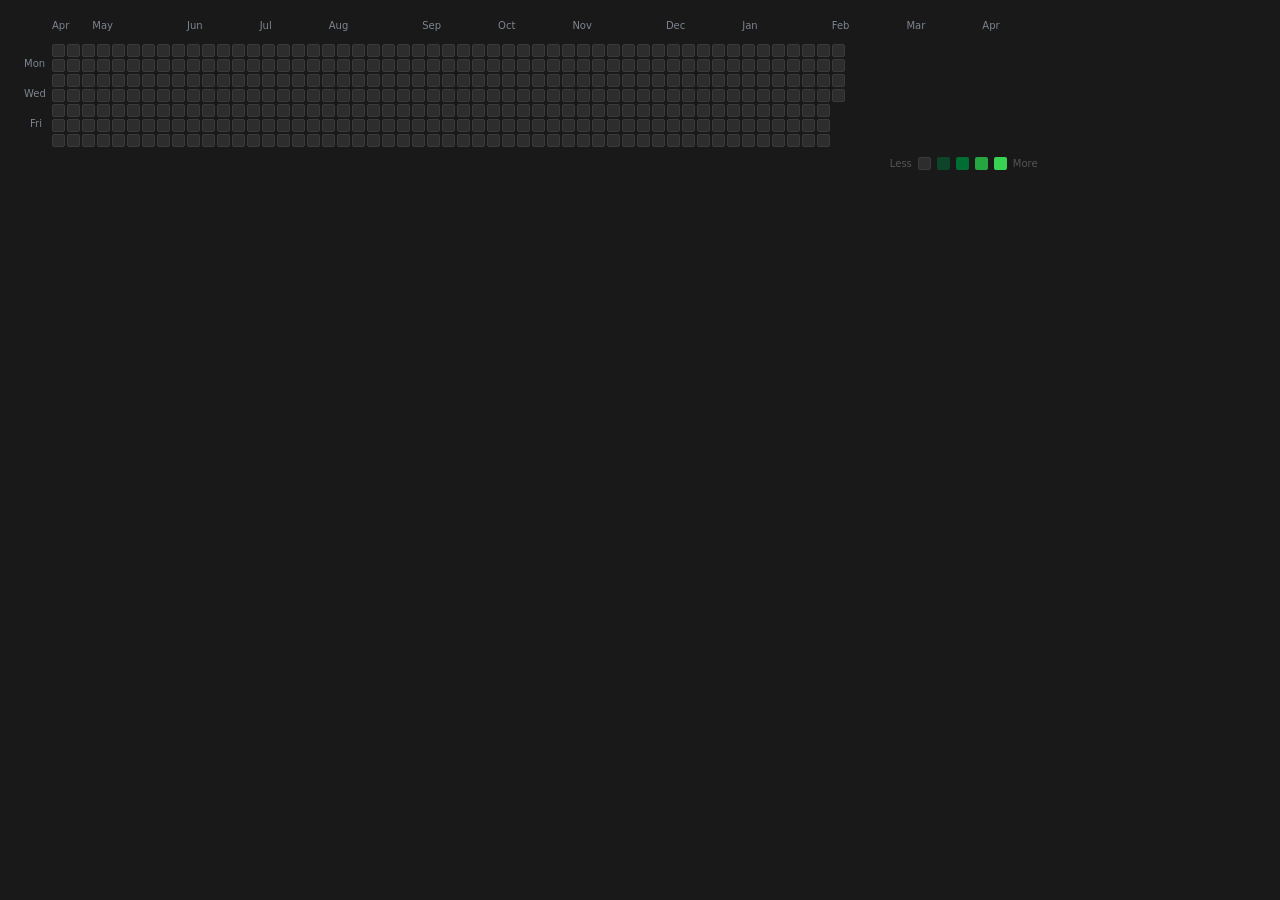
==== index.html @ 6897db32 "heatmap only - gray bg no scrollbar" ====
<!DOCTYPE html>
<html lang="en">
<head>
  <meta charset="UTF-8">
  <meta name="viewport" content="width=device-width, initial-scale=1.0">
  <title>Habit Heatmap</title>
  <style>
    * { box-sizing: border-box; margin: 0; padding: 0; }

    html, body {
      background: #191919;
      overflow: hidden;
    }

    body {
      display: flex;
      align-items: center;
      justify-content: flex-start;
      padding: 1.25rem 1.5rem;
      font-family: -apple-system, BlinkMacSystemFont, 'Segoe UI', system-ui, sans-serif;
    }

    .heatmap-wrapper {
      display: flex;
      gap: 4px;
      align-items: flex-start;
    }

    /* Day labels on left */
    .day-labels {
      display: flex;
      flex-direction: column;
      gap: 2px;
      padding-top: 22px;
    }
    .day-label {
      height: 13px;
      font-size: 10px;
      color: #7d8590;
      line-height: 13px;
      width: 24px;
      text-align: right;
      padding-right: 6px;
    }

    /* Grid area */
    .heatmap-grid-area {
      display: flex;
      flex-direction: column;
      gap: 4px;
    }
    .month-labels {
      display: flex;
      gap: 2px;
      height: 18px;
      margin-bottom: 2px;
    }
    .month-label {
      font-size: 10px;
      color: #7d8590;
      white-space: nowrap;
    }
    .heatmap-grid {
      display: flex;
      gap: 2px;
    }
    .week-col {
      display: flex;
      flex-direction: column;
      gap: 2px;
    }
    .day-cell {
      width: 13px;
      height: 13px;
      border-radius: 2px;
      cursor: pointer;
      transition: opacity 0.1s, outline 0.1s;
    }
    .day-cell:hover {
      outline: 1px solid rgba(255,255,255,0.4);
      outline-offset: 1px;
    }

    /* Color scale */
    .c0 { background: #2d2d2d; border: 1px solid #3a3a3a; }
    .c1 { background: #0e4429; }
    .c2 { background: #006d32; }
    .c3 { background: #26a641; }
    .c4 { background: #39d353; }
    .no-entry { background: transparent; cursor: default; }

    /* Legend */
    .legend {
      display: flex;
      align-items: center;
      gap: 6px;
      margin-top: 10px;
      justify-content: flex-end;
    }
    .legend-label { font-size: 10px; color: #555; }
    .legend-cell {
      width: 13px;
      height: 13px;
      border-radius: 2px;
    }

    /* Tooltip */
    .tooltip {
      position: fixed;
      background: #1c2128;
      border: 1px solid #444c56;
      border-radius: 6px;
      padding: 8px 12px;
      font-size: 12px;
      color: #e6edf3;
      pointer-events: none;
      z-index: 100;
      display: none;
      white-space: nowrap;
      box-shadow: 0 4px 12px rgba(0,0,0,0.5);
    }
    .tooltip strong { color: #3fb950; }
  </style>
</head>
<body>

<div>
  <div class="heatmap-wrapper">
    <div class="day-labels">
      <div class="day-label"></div>
      <div class="day-label">Mon</div>
      <div class="day-label"></div>
      <div class="day-label">Wed</div>
      <div class="day-label"></div>
      <div class="day-label">Fri</div>
      <div class="day-label"></div>
    </div>
    <div class="heatmap-grid-area">
      <div class="month-labels" id="monthLabels"></div>
      <div class="heatmap-grid" id="heatmapGrid"></div>
    </div>
  </div>
  <div class="legend">
    <span class="legend-label">Less</span>
    <div class="legend-cell c0"></div>
    <div class="legend-cell c1"></div>
    <div class="legend-cell c2"></div>
    <div class="legend-cell c3"></div>
    <div class="legend-cell c4"></div>
    <span class="legend-label">More</span>
  </div>
</div>

<div class="tooltip" id="tooltip"></div>

<script>
// ============================================================
// HABIT DATA — populated from Notion Habit Tracker
// Format: "YYYY-MM-DD": [steps, calories, clean, exercise, screenTime, meditate, supplements]
// 1 = done, 0 = not done
// ============================================================
const rawData = {
  "2026-04-15": [0,0,0,0,0,0,0],
  "2026-04-14": [0,0,0,0,0,0,0],
  "2026-04-13": [0,0,0,0,0,0,0],
  "2026-04-12": [0,0,0,0,0,0,0],
  "2026-04-11": [0,0,0,0,0,0,0],
  "2026-04-10": [0,0,0,0,0,0,0],
  "2026-04-09": [0,0,0,0,0,0,0],
  "2026-04-08": [0,0,0,0,0,0,0],
  "2026-04-07": [0,0,0,0,0,0,0],
  "2026-04-06": [0,0,0,0,0,0,0],
  "2026-04-05": [0,0,0,0,0,0,0],
  "2026-04-03": [0,0,0,0,0,0,0],
  "2026-04-02": [0,0,0,0,0,0,0],
  "2026-02-22": [0,0,0,0,0,0,0],
  "2026-02-21": [0,0,0,0,0,0,0],
  "2026-01-02": [0,0,0,0,0,0,0],
  "2025-12-25": [0,0,0,0,0,0,0],
  "2025-03-15": [0,0,0,0,0,0,0],
  "2025-03-13": [0,0,0,0,0,0,0],
};

const HABITS = [
  "5k Steps",
  "Calories",
  "Clean",
  "Exercise",
  "Limit Screen Time",
  "Meditate",
  "Supplements"
];

function habitCount(arr) {
  return arr ? arr.reduce((a, b) => a + b, 0) : 0;
}
function scoreLevel(count) {
  if (count === 0) return 0;
  if (count <= 2) return 1;
  if (count <= 4) return 2;
  if (count <= 6) return 3;
  return 4;
}

const countMap = {};
for (const [date, arr] of Object.entries(rawData)) {
  countMap[date] = habitCount(arr);
}

const today = new Date("2026-04-15");
const startDate = new Date(today);
startDate.setDate(startDate.getDate() - (52 * 7));
startDate.setDate(startDate.getDate() - startDate.getDay()); // align to Sunday

const gridEl = document.getElementById("heatmapGrid");
const monthLabelsEl = document.getElementById("monthLabels");
const tooltip = document.getElementById("tooltip");

const MONTHS = ["Jan","Feb","Mar","Apr","May","Jun","Jul","Aug","Sep","Oct","Nov","Dec"];

let currentDate = new Date(startDate);
let weekIndex = 0;
let monthLabelPositions = {};

while (currentDate <= today) {
  const weekCol = document.createElement("div");
  weekCol.className = "week-col";

  const weekStart = new Date(currentDate);
  for (let d = 0; d < 7; d++) {
    const checkDate = new Date(weekStart);
    checkDate.setDate(checkDate.getDate() + d);
    if (checkDate.getDate() === 1 || weekIndex === 0) {
      if (!monthLabelPositions[weekIndex]) {
        monthLabelPositions[weekIndex] = MONTHS[checkDate.getMonth()];
      }
    }
  }

  for (let dayOfWeek = 0; dayOfWeek < 7; dayOfWeek++) {
    const cell = document.createElement("div");
    const dateKey = currentDate.toISOString().slice(0, 10);
    const isFuture = currentDate > today;
    const hasEntry = rawData.hasOwnProperty(dateKey);
    const count = countMap[dateKey] || 0;
    const level = scoreLevel(count);

    if (isFuture) {
      cell.className = "day-cell no-entry";
    } else if (!hasEntry) {
      cell.className = "day-cell c0";
    } else {
      cell.className = `day-cell c${level}`;
    }

    if (!isFuture) {
      const capturedDate = dateKey;
      const capturedCount = count;
      const capturedHasEntry = hasEntry;
      const capturedArr = rawData[capturedDate];
      cell.addEventListener("mouseenter", () => {
        let html = `<strong>${capturedDate}</strong><br>`;
        if (!capturedHasEntry) {
          html += `No entry logged`;
        } else if (capturedCount === 0) {
          html += `0 / 7 habits completed`;
        } else {
          html += `${capturedCount} / 7 habits completed`;
          if (capturedArr) {
            HABITS.forEach((h, i) => {
              if (capturedArr[i]) html += `<br>✓ ${h}`;
            });
          }
        }
        tooltip.innerHTML = html;
        tooltip.style.display = "block";
      });
      cell.addEventListener("mousemove", (e) => {
        tooltip.style.left = (e.clientX + 14) + "px";
        tooltip.style.top = (e.clientY - 10) + "px";
      });
      cell.addEventListener("mouseleave", () => {
        tooltip.style.display = "none";
      });
    }

    weekCol.appendChild(cell);
    currentDate.setDate(currentDate.getDate() + 1);
  }

  gridEl.appendChild(weekCol);
  weekIndex++;
}

// Month labels
const totalWeeks = weekIndex;
let lastMonth = null;
for (let w = 0; w < totalWeeks; w++) {
  const span = document.createElement("div");
  span.style.width = "15px";
  span.style.flexShrink = "0";
  if (monthLabelPositions[w] && monthLabelPositions[w] !== lastMonth) {
    span.className = "month-label";
    span.textContent = monthLabelPositions[w];
    span.style.width = "auto";
    span.style.marginRight = "4px";
    lastMonth = monthLabelPositions[w];
  }
  monthLabelsEl.appendChild(span);
}
</script>
</body>
</html>
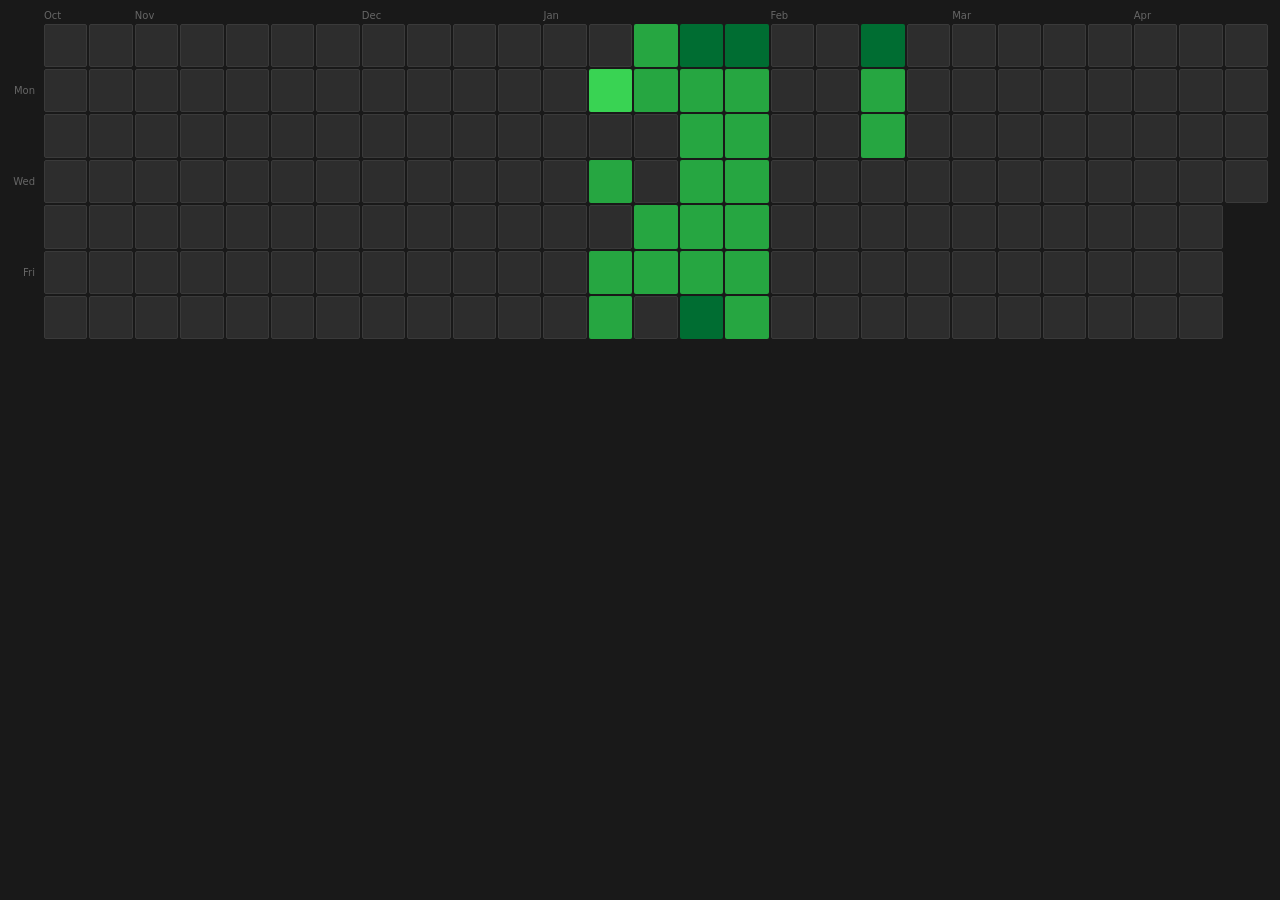
==== commit 1197e676: "heatmap: 6mo, full-width cells, real Notion data, no legend" ====
--- a/index.html
+++ b/index.html
@@ -10,74 +10,91 @@
     html, body {
       background: #191919;
       overflow: hidden;
+      width: 100%;
     }
 
     body {
-      display: flex;
-      align-items: center;
-      justify-content: flex-start;
-      padding: 1.25rem 1.5rem;
+      padding: 0.6rem 0.75rem 0.5rem;
       font-family: -apple-system, BlinkMacSystemFont, 'Segoe UI', system-ui, sans-serif;
     }
 
-    .heatmap-wrapper {
+    .heatmap-outer {
+      display: flex;
+      flex-direction: column;
+      width: 100%;
+    }
+
+    /* Month labels row */
+    .top-row {
+      display: flex;
+      gap: 4px;
+      margin-bottom: 3px;
+      align-items: flex-end;
+    }
+    .day-label-spacer {
+      width: 28px;
+      flex-shrink: 0;
+    }
+    .month-row {
+      display: flex;
+      gap: 2px;
+      flex: 1;
+    }
+    .month-slot {
+      flex: 1;
+      font-size: 10px;
+      color: #666;
+      white-space: nowrap;
+      overflow: visible;
+      user-select: none;
+    }
+
+    /* Main grid row */
+    .grid-row {
       display: flex;
       gap: 4px;
       align-items: flex-start;
     }
 
-    /* Day labels on left */
+    /* Day labels */
     .day-labels {
       display: flex;
       flex-direction: column;
       gap: 2px;
-      padding-top: 22px;
+      width: 28px;
+      flex-shrink: 0;
     }
     .day-label {
-      height: 13px;
+      display: flex;
+      align-items: center;
+      justify-content: flex-end;
+      padding-right: 5px;
       font-size: 10px;
-      color: #7d8590;
-      line-height: 13px;
-      width: 24px;
-      text-align: right;
-      padding-right: 6px;
-    }
-
-    /* Grid area */
-    .heatmap-grid-area {
+      color: #666;
+      user-select: none;
+    }
+
+    /* Heatmap grid — fills full width */
+    .heatmap-grid {
+      display: flex;
+      gap: 2px;
+      flex: 1;
+    }
+    .week-col {
       display: flex;
       flex-direction: column;
-      gap: 4px;
-    }
-    .month-labels {
-      display: flex;
-      gap: 2px;
-      height: 18px;
-      margin-bottom: 2px;
-    }
-    .month-label {
-      font-size: 10px;
-      color: #7d8590;
-      white-space: nowrap;
-    }
-    .heatmap-grid {
-      display: flex;
-      gap: 2px;
-    }
-    .week-col {
-      display: flex;
-      flex-direction: column;
-      gap: 2px;
+      gap: 2px;
+      flex: 1;
     }
     .day-cell {
-      width: 13px;
-      height: 13px;
+      width: 100%;
+      aspect-ratio: 1;
       border-radius: 2px;
       cursor: pointer;
-      transition: opacity 0.1s, outline 0.1s;
+      transition: outline 0.08s;
     }
     .day-cell:hover {
-      outline: 1px solid rgba(255,255,255,0.4);
+      outline: 1px solid rgba(255,255,255,0.35);
       outline-offset: 1px;
     }
 
@@ -89,44 +106,34 @@
     .c4 { background: #39d353; }
     .no-entry { background: transparent; cursor: default; }
 
-    /* Legend */
-    .legend {
-      display: flex;
-      align-items: center;
-      gap: 6px;
-      margin-top: 10px;
-      justify-content: flex-end;
-    }
-    .legend-label { font-size: 10px; color: #555; }
-    .legend-cell {
-      width: 13px;
-      height: 13px;
-      border-radius: 2px;
-    }
-
     /* Tooltip */
     .tooltip {
       position: fixed;
       background: #1c2128;
       border: 1px solid #444c56;
       border-radius: 6px;
-      padding: 8px 12px;
+      padding: 7px 11px;
       font-size: 12px;
       color: #e6edf3;
       pointer-events: none;
-      z-index: 100;
+      z-index: 9999;
       display: none;
       white-space: nowrap;
-      box-shadow: 0 4px 12px rgba(0,0,0,0.5);
+      box-shadow: 0 4px 14px rgba(0,0,0,0.6);
+      line-height: 1.5;
     }
     .tooltip strong { color: #3fb950; }
   </style>
 </head>
 <body>
 
-<div>
-  <div class="heatmap-wrapper">
-    <div class="day-labels">
+<div class="heatmap-outer">
+  <div class="top-row">
+    <div class="day-label-spacer"></div>
+    <div class="month-row" id="monthRow"></div>
+  </div>
+  <div class="grid-row">
+    <div class="day-labels" id="dayLabels">
       <div class="day-label"></div>
       <div class="day-label">Mon</div>
       <div class="day-label"></div>
@@ -135,179 +142,149 @@
       <div class="day-label">Fri</div>
       <div class="day-label"></div>
     </div>
-    <div class="heatmap-grid-area">
-      <div class="month-labels" id="monthLabels"></div>
-      <div class="heatmap-grid" id="heatmapGrid"></div>
-    </div>
-  </div>
-  <div class="legend">
-    <span class="legend-label">Less</span>
-    <div class="legend-cell c0"></div>
-    <div class="legend-cell c1"></div>
-    <div class="legend-cell c2"></div>
-    <div class="legend-cell c3"></div>
-    <div class="legend-cell c4"></div>
-    <span class="legend-label">More</span>
+    <div class="heatmap-grid" id="heatmapGrid"></div>
   </div>
 </div>
 
 <div class="tooltip" id="tooltip"></div>
 
 <script>
-// ============================================================
-// HABIT DATA — populated from Notion Habit Tracker
-// Format: "YYYY-MM-DD": [steps, calories, clean, exercise, screenTime, meditate, supplements]
-// 1 = done, 0 = not done
-// ============================================================
+// ── HABIT DATA (from Notion, updated 2026-04-15) ──────────────────────────
+// [10k Steps, Calories, Clean, Lift, Limit Screen Time, Meditate, Supplements]
 const rawData = {
-  "2026-04-15": [0,0,0,0,0,0,0],
-  "2026-04-14": [0,0,0,0,0,0,0],
-  "2026-04-13": [0,0,0,0,0,0,0],
-  "2026-04-12": [0,0,0,0,0,0,0],
-  "2026-04-11": [0,0,0,0,0,0,0],
-  "2026-04-10": [0,0,0,0,0,0,0],
-  "2026-04-09": [0,0,0,0,0,0,0],
-  "2026-04-08": [0,0,0,0,0,0,0],
-  "2026-04-07": [0,0,0,0,0,0,0],
-  "2026-04-06": [0,0,0,0,0,0,0],
-  "2026-04-05": [0,0,0,0,0,0,0],
-  "2026-04-03": [0,0,0,0,0,0,0],
-  "2026-04-02": [0,0,0,0,0,0,0],
-  "2026-02-22": [0,0,0,0,0,0,0],
-  "2026-02-21": [0,0,0,0,0,0,0],
-  "2026-01-02": [0,0,0,0,0,0,0],
-  "2025-12-25": [0,0,0,0,0,0,0],
-  "2025-03-15": [0,0,0,0,0,0,0],
-  "2025-03-13": [0,0,0,0,0,0,0],
+  "2026-01-05": [1,1,1,1,1,1,1],
+  "2026-01-07": [1,1,1,1,1,1,0],
+  "2026-01-09": [1,0,1,1,1,1,0],
+  "2026-01-10": [1,1,1,0,1,1,0],
+  "2026-01-11": [1,1,1,1,1,0,1],
+  "2026-01-12": [0,0,1,1,1,1,1],
+  "2026-01-15": [1,1,1,1,1,0,1],
+  "2026-01-16": [0,1,1,0,1,1,1],
+  "2026-01-18": [1,0,0,0,0,1,1],
+  "2026-01-19": [1,1,1,0,1,1,1],
+  "2026-01-20": [0,1,1,1,1,1,1],
+  "2026-01-21": [1,1,1,1,0,0,1],
+  "2026-01-22": [1,1,1,1,0,1,0],
+  "2026-01-23": [1,1,1,1,1,1,0],
+  "2026-01-24": [1,1,0,0,0,1,1],
+  "2026-01-25": [1,1,1,1,0,0,0],
+  "2026-01-26": [1,1,0,1,1,1,1],
+  "2026-01-27": [1,1,0,1,1,1,1],
+  "2026-01-28": [1,1,0,1,1,0,1],
+  "2026-01-29": [1,1,1,0,1,1,1],
+  "2026-01-30": [0,1,1,1,1,1,1],
+  "2026-01-31": [1,1,1,1,0,0,1],
+  "2026-02-15": [1,0,1,1,1,0,0],
+  "2026-02-16": [0,1,1,0,1,1,1],
+  "2026-02-17": [1,0,1,1,1,1,1],
 };
 
-const HABITS = [
-  "5k Steps",
-  "Calories",
-  "Clean",
-  "Exercise",
-  "Limit Screen Time",
-  "Meditate",
-  "Supplements"
-];
-
-function habitCount(arr) {
-  return arr ? arr.reduce((a, b) => a + b, 0) : 0;
-}
-function scoreLevel(count) {
-  if (count === 0) return 0;
-  if (count <= 2) return 1;
-  if (count <= 4) return 2;
-  if (count <= 6) return 3;
+const HABITS = ["10k Steps","Calories","Clean","Lift","Limit Screen Time","Meditate","Supplements"];
+
+function habitCount(arr) { return arr ? arr.reduce((a,b) => a+b, 0) : 0; }
+function scoreLevel(n) {
+  if (n === 0) return 0;
+  if (n <= 2) return 1;
+  if (n <= 4) return 2;
+  if (n <= 6) return 3;
   return 4;
 }
 
 const countMap = {};
-for (const [date, arr] of Object.entries(rawData)) {
-  countMap[date] = habitCount(arr);
-}
-
+for (const [d, arr] of Object.entries(rawData)) countMap[d] = habitCount(arr);
+
+// ── DATE RANGE: last 26 weeks (≈6 months) ────────────────────────────────
+const NUM_WEEKS = 26;
 const today = new Date("2026-04-15");
 const startDate = new Date(today);
-startDate.setDate(startDate.getDate() - (52 * 7));
+startDate.setDate(startDate.getDate() - NUM_WEEKS * 7);
 startDate.setDate(startDate.getDate() - startDate.getDay()); // align to Sunday
 
 const gridEl = document.getElementById("heatmapGrid");
-const monthLabelsEl = document.getElementById("monthLabels");
+const monthRowEl = document.getElementById("monthRow");
 const tooltip = document.getElementById("tooltip");
-
 const MONTHS = ["Jan","Feb","Mar","Apr","May","Jun","Jul","Aug","Sep","Oct","Nov","Dec"];
 
-let currentDate = new Date(startDate);
-let weekIndex = 0;
-let monthLabelPositions = {};
-
-while (currentDate <= today) {
+let cur = new Date(startDate);
+let weekIdx = 0;
+const monthSlots = [];
+let lastMonth = null;
+
+while (cur <= today) {
   const weekCol = document.createElement("div");
   weekCol.className = "week-col";
 
-  const weekStart = new Date(currentDate);
+  // Determine if a new month starts this week
+  let slotLabel = null;
+  const ws = new Date(cur);
   for (let d = 0; d < 7; d++) {
-    const checkDate = new Date(weekStart);
-    checkDate.setDate(checkDate.getDate() + d);
-    if (checkDate.getDate() === 1 || weekIndex === 0) {
-      if (!monthLabelPositions[weekIndex]) {
-        monthLabelPositions[weekIndex] = MONTHS[checkDate.getMonth()];
-      }
+    const cd = new Date(ws);
+    cd.setDate(cd.getDate() + d);
+    if (cd.getDate() === 1 || weekIdx === 0) {
+      const mn = MONTHS[cd.getMonth()];
+      if (mn !== lastMonth) { slotLabel = mn; lastMonth = mn; }
     }
   }
-
-  for (let dayOfWeek = 0; dayOfWeek < 7; dayOfWeek++) {
+  monthSlots.push(slotLabel);
+
+  for (let dow = 0; dow < 7; dow++) {
     const cell = document.createElement("div");
-    const dateKey = currentDate.toISOString().slice(0, 10);
-    const isFuture = currentDate > today;
-    const hasEntry = rawData.hasOwnProperty(dateKey);
-    const count = countMap[dateKey] || 0;
-    const level = scoreLevel(count);
-
-    if (isFuture) {
-      cell.className = "day-cell no-entry";
-    } else if (!hasEntry) {
-      cell.className = "day-cell c0";
-    } else {
-      cell.className = `day-cell c${level}`;
-    }
-
-    if (!isFuture) {
-      const capturedDate = dateKey;
-      const capturedCount = count;
-      const capturedHasEntry = hasEntry;
-      const capturedArr = rawData[capturedDate];
+    const key = cur.toISOString().slice(0, 10);
+    const future = cur > today;
+    const has = rawData.hasOwnProperty(key);
+    const cnt = countMap[key] || 0;
+
+    cell.className = future ? "day-cell no-entry"
+                   : !has   ? "day-cell c0"
+                   :          `day-cell c${scoreLevel(cnt)}`;
+
+    if (!future) {
+      const _k=key, _c=cnt, _h=has, _a=rawData[key];
       cell.addEventListener("mouseenter", () => {
-        let html = `<strong>${capturedDate}</strong><br>`;
-        if (!capturedHasEntry) {
-          html += `No entry logged`;
-        } else if (capturedCount === 0) {
-          html += `0 / 7 habits completed`;
-        } else {
-          html += `${capturedCount} / 7 habits completed`;
-          if (capturedArr) {
-            HABITS.forEach((h, i) => {
-              if (capturedArr[i]) html += `<br>✓ ${h}`;
-            });
-          }
+        let html = `<strong>${_k}</strong><br>`;
+        if (!_h)      html += "No entry logged";
+        else if (_c===0) html += "0 / 7 habits";
+        else {
+          html += `${_c} / 7 habits`;
+          if (_a) HABITS.forEach((h,i) => { if (_a[i]) html += `<br>✓ ${h}`; });
         }
         tooltip.innerHTML = html;
         tooltip.style.display = "block";
       });
-      cell.addEventListener("mousemove", (e) => {
+      cell.addEventListener("mousemove", e => {
         tooltip.style.left = (e.clientX + 14) + "px";
-        tooltip.style.top = (e.clientY - 10) + "px";
+        tooltip.style.top  = (e.clientY - 10) + "px";
       });
-      cell.addEventListener("mouseleave", () => {
-        tooltip.style.display = "none";
-      });
+      cell.addEventListener("mouseleave", () => tooltip.style.display = "none");
     }
 
     weekCol.appendChild(cell);
-    currentDate.setDate(currentDate.getDate() + 1);
+    cur.setDate(cur.getDate() + 1);
   }
 
   gridEl.appendChild(weekCol);
-  weekIndex++;
+  weekIdx++;
 }
 
-// Month labels
-const totalWeeks = weekIndex;
-let lastMonth = null;
-for (let w = 0; w < totalWeeks; w++) {
-  const span = document.createElement("div");
-  span.style.width = "15px";
-  span.style.flexShrink = "0";
-  if (monthLabelPositions[w] && monthLabelPositions[w] !== lastMonth) {
-    span.className = "month-label";
-    span.textContent = monthLabelPositions[w];
-    span.style.width = "auto";
-    span.style.marginRight = "4px";
-    lastMonth = monthLabelPositions[w];
-  }
-  monthLabelsEl.appendChild(span);
-}
+// Build month row with one flex slot per week column
+monthSlots.forEach(label => {
+  const s = document.createElement("div");
+  s.className = "month-slot";
+  s.textContent = label || "";
+  monthRowEl.appendChild(s);
+});
+
+// Sync day-label heights to match rendered cell height
+requestAnimationFrame(() => {
+  requestAnimationFrame(() => {
+    const cell = document.querySelector(".day-cell");
+    if (!cell) return;
+    const h = cell.getBoundingClientRect().height;
+    document.querySelectorAll(".day-label").forEach(el => {
+      el.style.height = h + "px";
+    });
+  });
+});
 </script>
 </body>
 </html>
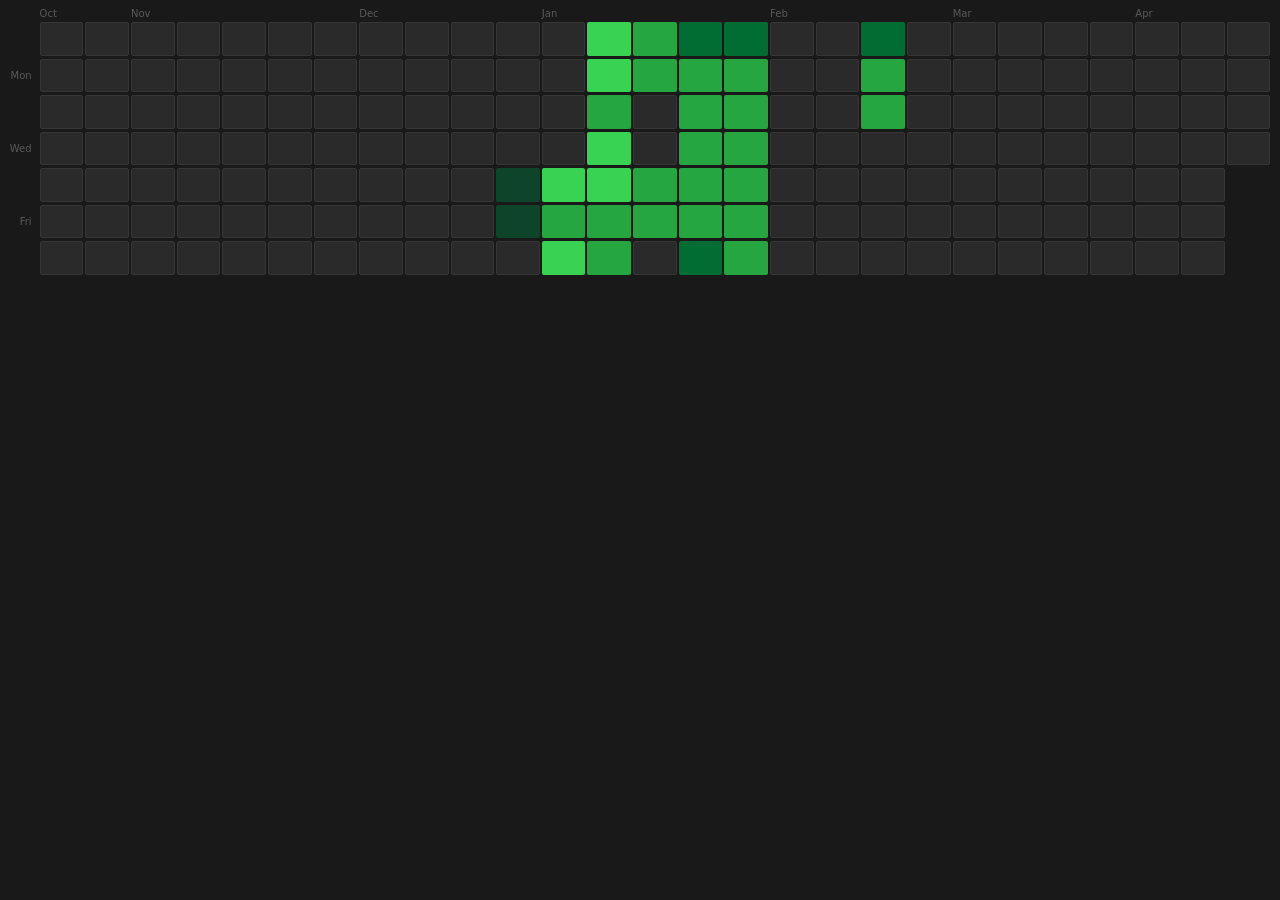
==== commit b149e00d: "heatmap: wider cells, 1.3:1 ratio, full width 6mo, pct data" ====
--- a/index.html
+++ b/index.html
@@ -14,7 +14,7 @@
     }
 
     body {
-      padding: 0.6rem 0.75rem 0.5rem;
+      padding: 0.5rem 0.6rem 0.4rem;
       font-family: -apple-system, BlinkMacSystemFont, 'Segoe UI', system-ui, sans-serif;
     }
 
@@ -24,17 +24,13 @@
       width: 100%;
     }
 
-    /* Month labels row */
+    /* Month label row */
     .top-row {
       display: flex;
       gap: 4px;
       margin-bottom: 3px;
-      align-items: flex-end;
-    }
-    .day-label-spacer {
-      width: 28px;
-      flex-shrink: 0;
-    }
+    }
+    .day-label-spacer { width: 26px; flex-shrink: 0; }
     .month-row {
       display: flex;
       gap: 2px;
@@ -43,13 +39,13 @@
     .month-slot {
       flex: 1;
       font-size: 10px;
-      color: #666;
+      color: #5a5a5a;
       white-space: nowrap;
       overflow: visible;
       user-select: none;
     }
 
-    /* Main grid row */
+    /* Grid row */
     .grid-row {
       display: flex;
       gap: 4px;
@@ -60,21 +56,21 @@
     .day-labels {
       display: flex;
       flex-direction: column;
-      gap: 2px;
-      width: 28px;
+      gap: 3px;
+      width: 26px;
       flex-shrink: 0;
     }
     .day-label {
       display: flex;
       align-items: center;
       justify-content: flex-end;
-      padding-right: 5px;
+      padding-right: 4px;
       font-size: 10px;
-      color: #666;
+      color: #5a5a5a;
       user-select: none;
     }
 
-    /* Heatmap grid — fills full width */
+    /* Grid — fills full available width */
     .heatmap-grid {
       display: flex;
       gap: 2px;
@@ -83,23 +79,23 @@
     .week-col {
       display: flex;
       flex-direction: column;
-      gap: 2px;
-      flex: 1;
-    }
+      gap: 3px;
+      flex: 1;
+    }
+    /* Cells: wider than tall (1.3:1 ratio) */
     .day-cell {
       width: 100%;
-      aspect-ratio: 1;
+      aspect-ratio: 1.3 / 1;
       border-radius: 2px;
       cursor: pointer;
-      transition: outline 0.08s;
     }
     .day-cell:hover {
       outline: 1px solid rgba(255,255,255,0.35);
       outline-offset: 1px;
     }
 
-    /* Color scale */
-    .c0 { background: #2d2d2d; border: 1px solid #3a3a3a; }
+    /* Color scale — same green as before */
+    .c0 { background: #2a2a2a; border: 1px solid #363636; }
     .c1 { background: #0e4429; }
     .c2 { background: #006d32; }
     .c3 { background: #26a641; }
@@ -120,7 +116,7 @@
       display: none;
       white-space: nowrap;
       box-shadow: 0 4px 14px rgba(0,0,0,0.6);
-      line-height: 1.5;
+      line-height: 1.55;
     }
     .tooltip strong { color: #3fb950; }
   </style>
@@ -150,60 +146,76 @@
 
 <script>
 // ── HABIT DATA (from Notion, updated 2026-04-15) ──────────────────────────
-// [10k Steps, Calories, Clean, Lift, Limit Screen Time, Meditate, Supplements]
-const rawData = {
-  "2026-01-05": [1,1,1,1,1,1,1],
-  "2026-01-07": [1,1,1,1,1,1,0],
-  "2026-01-09": [1,0,1,1,1,1,0],
-  "2026-01-10": [1,1,1,0,1,1,0],
-  "2026-01-11": [1,1,1,1,1,0,1],
-  "2026-01-12": [0,0,1,1,1,1,1],
-  "2026-01-15": [1,1,1,1,1,0,1],
-  "2026-01-16": [0,1,1,0,1,1,1],
-  "2026-01-18": [1,0,0,0,0,1,1],
-  "2026-01-19": [1,1,1,0,1,1,1],
-  "2026-01-20": [0,1,1,1,1,1,1],
-  "2026-01-21": [1,1,1,1,0,0,1],
-  "2026-01-22": [1,1,1,1,0,1,0],
-  "2026-01-23": [1,1,1,1,1,1,0],
-  "2026-01-24": [1,1,0,0,0,1,1],
-  "2026-01-25": [1,1,1,1,0,0,0],
-  "2026-01-26": [1,1,0,1,1,1,1],
-  "2026-01-27": [1,1,0,1,1,1,1],
-  "2026-01-28": [1,1,0,1,1,0,1],
-  "2026-01-29": [1,1,1,0,1,1,1],
-  "2026-01-30": [0,1,1,1,1,1,1],
-  "2026-01-31": [1,1,1,1,0,0,1],
-  "2026-02-15": [1,0,1,1,1,0,0],
-  "2026-02-16": [0,1,1,0,1,1,1],
-  "2026-02-17": [1,0,1,1,1,1,1],
+// Value = completion % (out of 8 habits: Steps, Calories, Clean, Lift,
+//         Screen Time, Meditate, Supplements, Stretch)
+// 0 stored as -1 for "logged but 0 habits done"
+const pctData = {
+  // Dec 2025
+  "2025-12-25": -1,
+  "2025-12-26": -1,
+
+  // Jan 2026
+  "2026-01-01": 88,
+  "2026-01-02": 63,
+  "2026-01-03": 100,
+  "2026-01-04": 88,
+  "2026-01-05": 88,
+  "2026-01-06": 63,
+  "2026-01-07": 88,
+  "2026-01-08": 88,
+  "2026-01-09": 75,
+  "2026-01-10": 75,
+  "2026-01-11": 75,
+  "2026-01-12": 75,
+  "2026-01-15": 75,
+  "2026-01-16": 63,
+  "2026-01-18": 38,
+  "2026-01-19": 75,
+  "2026-01-20": 75,
+  "2026-01-21": 63,
+  "2026-01-22": 63,
+  "2026-01-23": 75,
+  "2026-01-24": 50,
+  "2026-01-25": 50,
+  "2026-01-26": 75,
+  "2026-01-27": 75,
+  "2026-01-28": 63,
+  "2026-01-29": 75,
+  "2026-01-30": 75,
+  "2026-01-31": 63,
+
+  // Feb 2026
+  "2026-02-15": 50,
+  "2026-02-16": 63,
+  "2026-02-17": 75,
 };
 
-const HABITS = ["10k Steps","Calories","Clean","Lift","Limit Screen Time","Meditate","Supplements"];
-
-function habitCount(arr) { return arr ? arr.reduce((a,b) => a+b, 0) : 0; }
-function scoreLevel(n) {
-  if (n === 0) return 0;
-  if (n <= 2) return 1;
-  if (n <= 4) return 2;
-  if (n <= 6) return 3;
-  return 4;
+function scoreLevel(pct) {
+  if (pct <= 0)  return 1;   // logged but 0 habits → very dark
+  if (pct <= 30) return 1;   // 1-2 habits
+  if (pct <= 57) return 2;   // 3-4 habits
+  if (pct <= 80) return 3;   // 5-6 habits
+  return 4;                   // 7-8 habits
 }
 
-const countMap = {};
-for (const [d, arr] of Object.entries(rawData)) countMap[d] = habitCount(arr);
+function pctLabel(pct) {
+  if (pct < 0)   return "Logged — 0 / 8 habits";
+  if (pct === 0) return "Logged — 0 / 8 habits";
+  const habits = Math.round(pct / 100 * 8);
+  return `${habits} / 8 habits (${pct}%)`;
+}
 
 // ── DATE RANGE: last 26 weeks (≈6 months) ────────────────────────────────
 const NUM_WEEKS = 26;
 const today = new Date("2026-04-15");
 const startDate = new Date(today);
 startDate.setDate(startDate.getDate() - NUM_WEEKS * 7);
-startDate.setDate(startDate.getDate() - startDate.getDay()); // align to Sunday
-
-const gridEl = document.getElementById("heatmapGrid");
-const monthRowEl = document.getElementById("monthRow");
-const tooltip = document.getElementById("tooltip");
-const MONTHS = ["Jan","Feb","Mar","Apr","May","Jun","Jul","Aug","Sep","Oct","Nov","Dec"];
+startDate.setDate(startDate.getDate() - startDate.getDay()); // align Sunday
+
+const gridEl   = document.getElementById("heatmapGrid");
+const monthEl  = document.getElementById("monthRow");
+const tooltip  = document.getElementById("tooltip");
+const MONTHS   = ["Jan","Feb","Mar","Apr","May","Jun","Jul","Aug","Sep","Oct","Nov","Dec"];
 
 let cur = new Date(startDate);
 let weekIdx = 0;
@@ -214,12 +226,11 @@
   const weekCol = document.createElement("div");
   weekCol.className = "week-col";
 
-  // Determine if a new month starts this week
+  // Month label for this column
   let slotLabel = null;
   const ws = new Date(cur);
   for (let d = 0; d < 7; d++) {
-    const cd = new Date(ws);
-    cd.setDate(cd.getDate() + d);
+    const cd = new Date(ws); cd.setDate(cd.getDate() + d);
     if (cd.getDate() === 1 || weekIdx === 0) {
       const mn = MONTHS[cd.getMonth()];
       if (mn !== lastMonth) { slotLabel = mn; lastMonth = mn; }
@@ -229,26 +240,20 @@
 
   for (let dow = 0; dow < 7; dow++) {
     const cell = document.createElement("div");
-    const key = cur.toISOString().slice(0, 10);
-    const future = cur > today;
-    const has = rawData.hasOwnProperty(key);
-    const cnt = countMap[key] || 0;
-
-    cell.className = future ? "day-cell no-entry"
-                   : !has   ? "day-cell c0"
-                   :          `day-cell c${scoreLevel(cnt)}`;
+    const key  = cur.toISOString().slice(0, 10);
+    const future  = cur > today;
+    const hasData = pctData.hasOwnProperty(key);
+    const pct     = pctData[key];
+
+    cell.className = future   ? "day-cell no-entry"
+                   : !hasData ? "day-cell c0"
+                   :            `day-cell c${scoreLevel(pct)}`;
 
     if (!future) {
-      const _k=key, _c=cnt, _h=has, _a=rawData[key];
+      const _k = key, _h = hasData, _p = pct;
       cell.addEventListener("mouseenter", () => {
-        let html = `<strong>${_k}</strong><br>`;
-        if (!_h)      html += "No entry logged";
-        else if (_c===0) html += "0 / 7 habits";
-        else {
-          html += `${_c} / 7 habits`;
-          if (_a) HABITS.forEach((h,i) => { if (_a[i]) html += `<br>✓ ${h}`; });
-        }
-        tooltip.innerHTML = html;
+        const label = _h ? pctLabel(_p) : "No entry";
+        tooltip.innerHTML = `<strong>${_k}</strong><br>${label}`;
         tooltip.style.display = "block";
       });
       cell.addEventListener("mousemove", e => {
@@ -266,25 +271,23 @@
   weekIdx++;
 }
 
-// Build month row with one flex slot per week column
+// Month labels row
 monthSlots.forEach(label => {
   const s = document.createElement("div");
   s.className = "month-slot";
   s.textContent = label || "";
-  monthRowEl.appendChild(s);
+  monthEl.appendChild(s);
 });
 
-// Sync day-label heights to match rendered cell height
-requestAnimationFrame(() => {
-  requestAnimationFrame(() => {
-    const cell = document.querySelector(".day-cell");
-    if (!cell) return;
-    const h = cell.getBoundingClientRect().height;
-    document.querySelectorAll(".day-label").forEach(el => {
-      el.style.height = h + "px";
-    });
+// Sync day label heights to rendered cell height
+requestAnimationFrame(() => requestAnimationFrame(() => {
+  const cell = document.querySelector(".day-cell");
+  if (!cell) return;
+  const h = cell.getBoundingClientRect().height;
+  document.querySelectorAll(".day-label").forEach(el => {
+    el.style.height = h + "px";
   });
-});
+}));
 </script>
 </body>
 </html>
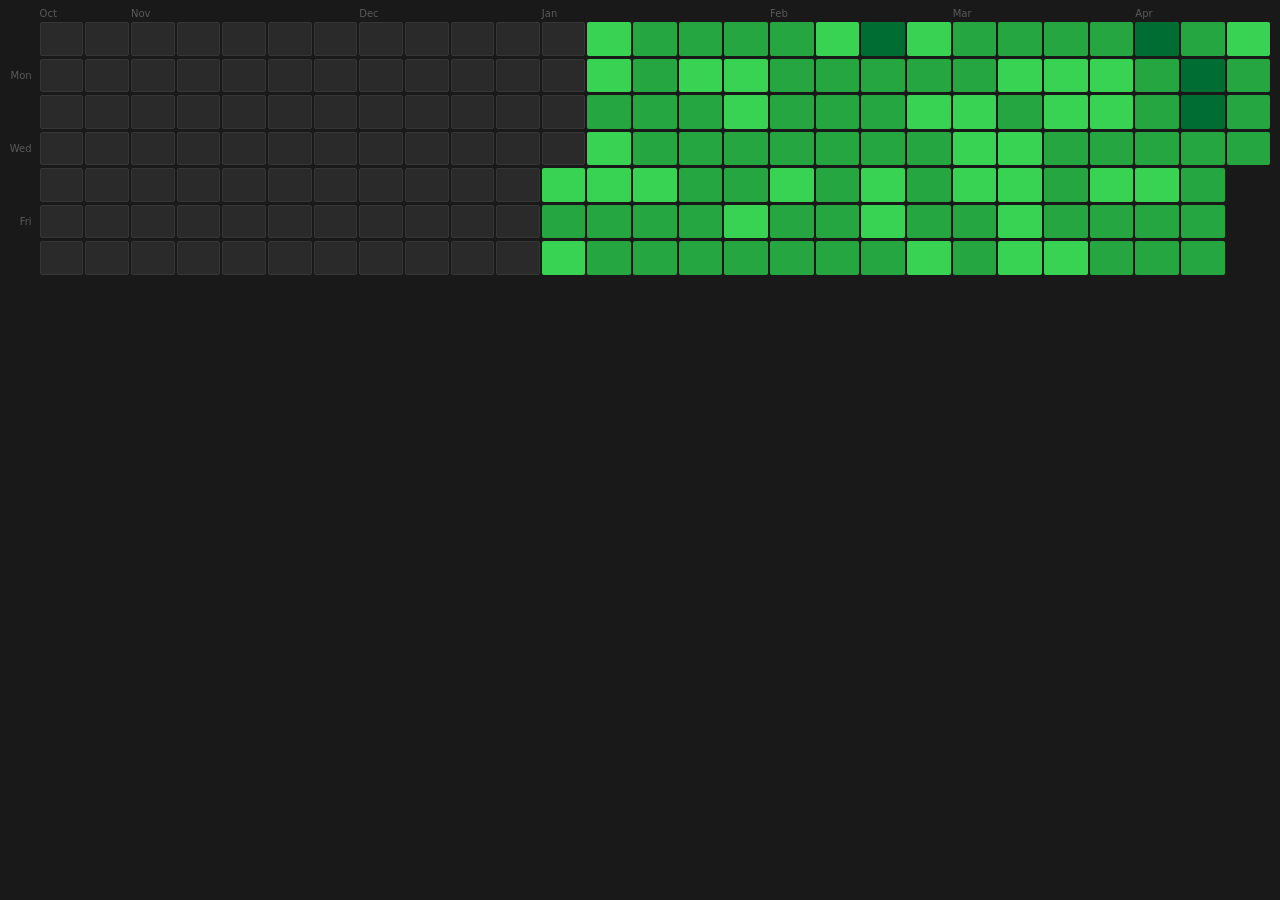
==== commit c07b8f9e: "Update heatmap with complete habit data (105 days, Jan 1 - Apr 15 2026)" ====
--- a/index.html
+++ b/index.html
@@ -150,44 +150,118 @@
 //         Screen Time, Meditate, Supplements, Stretch)
 // 0 stored as -1 for "logged but 0 habits done"
 const pctData = {
-  // Dec 2025
-  "2025-12-25": -1,
-  "2025-12-26": -1,
-
   // Jan 2026
   "2026-01-01": 88,
-  "2026-01-02": 63,
+  "2026-01-02": 62,
   "2026-01-03": 100,
   "2026-01-04": 88,
   "2026-01-05": 88,
-  "2026-01-06": 63,
+  "2026-01-06": 62,
   "2026-01-07": 88,
   "2026-01-08": 88,
   "2026-01-09": 75,
   "2026-01-10": 75,
   "2026-01-11": 75,
   "2026-01-12": 75,
-  "2026-01-15": 75,
-  "2026-01-16": 63,
-  "2026-01-18": 38,
-  "2026-01-19": 75,
+  "2026-01-13": 62,
+  "2026-01-14": 75,
+  "2026-01-15": 88,
+  "2026-01-16": 62,
+  "2026-01-17": 75,
+  "2026-01-18": 62,
+  "2026-01-19": 88,
   "2026-01-20": 75,
-  "2026-01-21": 63,
-  "2026-01-22": 63,
+  "2026-01-21": 75,
+  "2026-01-22": 75,
   "2026-01-23": 75,
-  "2026-01-24": 50,
-  "2026-01-25": 50,
-  "2026-01-26": 75,
-  "2026-01-27": 75,
-  "2026-01-28": 63,
+  "2026-01-24": 62,
+  "2026-01-25": 62,
+  "2026-01-26": 88,
+  "2026-01-27": 88,
+  "2026-01-28": 62,
   "2026-01-29": 75,
-  "2026-01-30": 75,
-  "2026-01-31": 63,
+  "2026-01-30": 88,
+  "2026-01-31": 75,
 
   // Feb 2026
+  "2026-02-01": 75,
+  "2026-02-02": 75,
+  "2026-02-03": 75,
+  "2026-02-04": 62,
+  "2026-02-05": 88,
+  "2026-02-06": 75,
+  "2026-02-07": 75,
+  "2026-02-08": 88,
+  "2026-02-09": 75,
+  "2026-02-10": 75,
+  "2026-02-11": 75,
+  "2026-02-12": 75,
+  "2026-02-13": 75,
+  "2026-02-14": 62,
   "2026-02-15": 50,
-  "2026-02-16": 63,
+  "2026-02-16": 75,
   "2026-02-17": 75,
+  "2026-02-18": 75,
+  "2026-02-19": 88,
+  "2026-02-20": 88,
+  "2026-02-21": 75,
+  "2026-02-22": 88,
+  "2026-02-23": 75,
+  "2026-02-24": 88,
+  "2026-02-25": 75,
+  "2026-02-26": 75,
+  "2026-02-27": 62,
+  "2026-02-28": 88,
+
+  // Mar 2026
+  "2026-03-01": 75,
+  "2026-03-02": 62,
+  "2026-03-03": 88,
+  "2026-03-04": 88,
+  "2026-03-05": 88,
+  "2026-03-06": 75,
+  "2026-03-07": 62,
+  "2026-03-08": 75,
+  "2026-03-09": 88,
+  "2026-03-10": 62,
+  "2026-03-11": 88,
+  "2026-03-12": 100,
+  "2026-03-13": 88,
+  "2026-03-14": 100,
+  "2026-03-15": 75,
+  "2026-03-16": 100,
+  "2026-03-17": 88,
+  "2026-03-18": 75,
+  "2026-03-19": 62,
+  "2026-03-20": 75,
+  "2026-03-21": 88,
+  "2026-03-22": 75,
+  "2026-03-23": 100,
+  "2026-03-24": 88,
+  "2026-03-25": 75,
+  "2026-03-26": 88,
+  "2026-03-27": 75,
+  "2026-03-28": 62,
+  "2026-03-29": 50,
+  "2026-03-30": 62,
+  "2026-03-31": 62,
+
+  // Apr 2026
+  "2026-04-01": 75,
+  "2026-04-02": 88,
+  "2026-04-03": 75,
+  "2026-04-04": 75,
+  "2026-04-05": 75,
+  "2026-04-06": 50,
+  "2026-04-07": 50,
+  "2026-04-08": 62,
+  "2026-04-09": 75,
+  "2026-04-10": 62,
+  "2026-04-11": 62,
+  "2026-04-12": 88,
+  "2026-04-13": 75,
+  "2026-04-14": 62,
+  "2026-04-15": 75,
 };
 
 function scoreLevel(pct) {
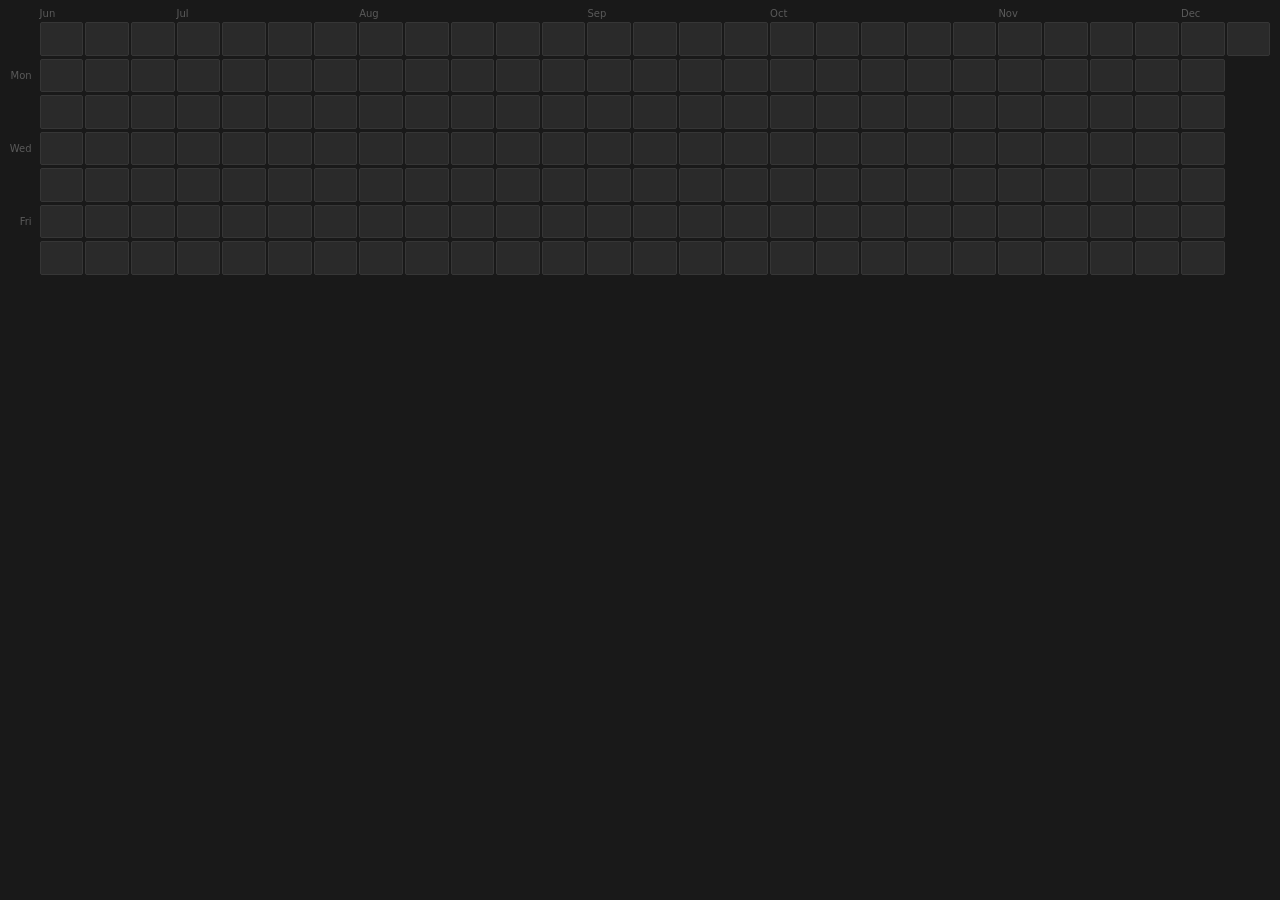
==== commit 038274d7: "dynamic habits.json fetch, auto-updating action, improved hover tooltip" ====
--- a/index.html
+++ b/index.html
@@ -70,7 +70,7 @@
       user-select: none;
     }
 
-    /* Grid — fills full available width */
+    /* Grid */
     .heatmap-grid {
       display: flex;
       gap: 2px;
@@ -82,7 +82,6 @@
       gap: 3px;
       flex: 1;
     }
-    /* Cells: wider than tall (1.3:1 ratio) */
     .day-cell {
       width: 100%;
       aspect-ratio: 1.3 / 1;
@@ -94,7 +93,6 @@
       outline-offset: 1px;
     }
 
-    /* Color scale — same green as before */
     .c0 { background: #2a2a2a; border: 1px solid #363636; }
     .c1 { background: #0e4429; }
     .c2 { background: #006d32; }
@@ -145,223 +143,128 @@
 <div class="tooltip" id="tooltip"></div>
 
 <script>
-// ── HABIT DATA (from Notion, updated 2026-04-15) ──────────────────────────
-// Value = completion % (out of 8 habits: Steps, Calories, Clean, Lift,
-//         Screen Time, Meditate, Supplements, Stretch)
-// 0 stored as -1 for "logged but 0 habits done"
-const pctData = {
-  // Jan 2026
-  "2026-01-01": 88,
-  "2026-01-02": 62,
-  "2026-01-03": 100,
-  "2026-01-04": 88,
-  "2026-01-05": 88,
-  "2026-01-06": 62,
-  "2026-01-07": 88,
-  "2026-01-08": 88,
-  "2026-01-09": 75,
-  "2026-01-10": 75,
-  "2026-01-11": 75,
-  "2026-01-12": 75,
-  "2026-01-13": 62,
-  "2026-01-14": 75,
-  "2026-01-15": 88,
-  "2026-01-16": 62,
-  "2026-01-17": 75,
-  "2026-01-18": 62,
-  "2026-01-19": 88,
-  "2026-01-20": 75,
-  "2026-01-21": 75,
-  "2026-01-22": 75,
-  "2026-01-23": 75,
-  "2026-01-24": 62,
-  "2026-01-25": 62,
-  "2026-01-26": 88,
-  "2026-01-27": 88,
-  "2026-01-28": 62,
-  "2026-01-29": 75,
-  "2026-01-30": 88,
-  "2026-01-31": 75,
-
-  // Feb 2026
-  "2026-02-01": 75,
-  "2026-02-02": 75,
-  "2026-02-03": 75,
-  "2026-02-04": 62,
-  "2026-02-05": 88,
-  "2026-02-06": 75,
-  "2026-02-07": 75,
-  "2026-02-08": 88,
-  "2026-02-09": 75,
-  "2026-02-10": 75,
-  "2026-02-11": 75,
-  "2026-02-12": 75,
-  "2026-02-13": 75,
-  "2026-02-14": 62,
-  "2026-02-15": 50,
-  "2026-02-16": 75,
-  "2026-02-17": 75,
-  "2026-02-18": 75,
-  "2026-02-19": 88,
-  "2026-02-20": 88,
-  "2026-02-21": 75,
-  "2026-02-22": 88,
-  "2026-02-23": 75,
-  "2026-02-24": 88,
-  "2026-02-25": 75,
-  "2026-02-26": 75,
-  "2026-02-27": 62,
-  "2026-02-28": 88,
-
-  // Mar 2026
-  "2026-03-01": 75,
-  "2026-03-02": 62,
-  "2026-03-03": 88,
-  "2026-03-04": 88,
-  "2026-03-05": 88,
-  "2026-03-06": 75,
-  "2026-03-07": 62,
-  "2026-03-08": 75,
-  "2026-03-09": 88,
-  "2026-03-10": 62,
-  "2026-03-11": 88,
-  "2026-03-12": 100,
-  "2026-03-13": 88,
-  "2026-03-14": 100,
-  "2026-03-15": 75,
-  "2026-03-16": 100,
-  "2026-03-17": 88,
-  "2026-03-18": 75,
-  "2026-03-19": 62,
-  "2026-03-20": 75,
-  "2026-03-21": 88,
-  "2026-03-22": 75,
-  "2026-03-23": 100,
-  "2026-03-24": 88,
-  "2026-03-25": 75,
-  "2026-03-26": 88,
-  "2026-03-27": 75,
-  "2026-03-28": 62,
-  "2026-03-29": 50,
-  "2026-03-30": 62,
-  "2026-03-31": 62,
-
-  // Apr 2026
-  "2026-04-01": 75,
-  "2026-04-02": 88,
-  "2026-04-03": 75,
-  "2026-04-04": 75,
-  "2026-04-05": 75,
-  "2026-04-06": 50,
-  "2026-04-07": 50,
-  "2026-04-08": 62,
-  "2026-04-09": 75,
-  "2026-04-10": 62,
-  "2026-04-11": 62,
-  "2026-04-12": 88,
-  "2026-04-13": 75,
-  "2026-04-14": 62,
-  "2026-04-15": 75,
-};
+let pctData      = {};
+let totalHabits  = 8;
 
 function scoreLevel(pct) {
-  if (pct <= 0)  return 1;   // logged but 0 habits → very dark
-  if (pct <= 30) return 1;   // 1-2 habits
-  if (pct <= 57) return 2;   // 3-4 habits
-  if (pct <= 80) return 3;   // 5-6 habits
-  return 4;                   // 7-8 habits
+  if (pct <= 0)  return 1;
+  if (pct <= 30) return 1;
+  if (pct <= 57) return 2;
+  if (pct <= 80) return 3;
+  return 4;
 }
 
 function pctLabel(pct) {
-  if (pct < 0)   return "Logged — 0 / 8 habits";
-  if (pct === 0) return "Logged — 0 / 8 habits";
-  const habits = Math.round(pct / 100 * 8);
-  return `${habits} / 8 habits (${pct}%)`;
-}
-
-// ── DATE RANGE: last 26 weeks (≈6 months) ────────────────────────────────
-const NUM_WEEKS = 26;
-const today = new Date("2026-04-15");
-const startDate = new Date(today);
-startDate.setDate(startDate.getDate() - NUM_WEEKS * 7);
-startDate.setDate(startDate.getDate() - startDate.getDay()); // align Sunday
-
-const gridEl   = document.getElementById("heatmapGrid");
-const monthEl  = document.getElementById("monthRow");
-const tooltip  = document.getElementById("tooltip");
-const MONTHS   = ["Jan","Feb","Mar","Apr","May","Jun","Jul","Aug","Sep","Oct","Nov","Dec"];
-
-let cur = new Date(startDate);
-let weekIdx = 0;
-const monthSlots = [];
-let lastMonth = null;
-
-while (cur <= today) {
-  const weekCol = document.createElement("div");
-  weekCol.className = "week-col";
-
-  // Month label for this column
-  let slotLabel = null;
-  const ws = new Date(cur);
-  for (let d = 0; d < 7; d++) {
-    const cd = new Date(ws); cd.setDate(cd.getDate() + d);
-    if (cd.getDate() === 1 || weekIdx === 0) {
-      const mn = MONTHS[cd.getMonth()];
-      if (mn !== lastMonth) { slotLabel = mn; lastMonth = mn; }
-    }
+  if (pct <= 0) return `0 / ${totalHabits} habits (0%)`;
+  const done = Math.round(pct / 100 * totalHabits);
+  return `${done} / ${totalHabits} habits &nbsp;·&nbsp; ${pct}%`;
+}
+
+function fmtDate(dateStr) {
+  // "2026-04-15" → "Wed, Apr 15, 2026"
+  const d = new Date(dateStr + "T12:00:00");
+  return d.toLocaleDateString("en-US", { weekday:"short", month:"short", day:"numeric", year:"numeric" });
+}
+
+function buildGrid() {
+  const NUM_WEEKS = 26;
+  const today = new Date();
+  today.setHours(0, 0, 0, 0);
+
+  const startDate = new Date(today);
+  startDate.setDate(startDate.getDate() - NUM_WEEKS * 7);
+  startDate.setDate(startDate.getDate() - startDate.getDay()); // align Sunday
+
+  const gridEl  = document.getElementById("heatmapGrid");
+  const monthEl = document.getElementById("monthRow");
+  const tip     = document.getElementById("tooltip");
+  const MONTHS  = ["Jan","Feb","Mar","Apr","May","Jun","Jul","Aug","Sep","Oct","Nov","Dec"];
+
+  gridEl.innerHTML  = "";
+  monthEl.innerHTML = "";
+
+  let cur = new Date(startDate);
+  let weekIdx = 0;
+  const monthSlots = [];
+  let lastMonth = null;
+
+  while (cur <= today) {
+    const weekCol = document.createElement("div");
+    weekCol.className = "week-col";
+
+    let slotLabel = null;
+    const ws = new Date(cur);
+    for (let d = 0; d < 7; d++) {
+      const cd = new Date(ws); cd.setDate(cd.getDate() + d);
+      if (cd.getDate() === 1 || weekIdx === 0) {
+        const mn = MONTHS[cd.getMonth()];
+        if (mn !== lastMonth) { slotLabel = mn; lastMonth = mn; }
+      }
+    }
+    monthSlots.push(slotLabel);
+
+    for (let dow = 0; dow < 7; dow++) {
+      const cell    = document.createElement("div");
+      const key     = cur.toISOString().slice(0, 10);
+      const future  = cur > today;
+      const hasData = Object.prototype.hasOwnProperty.call(pctData, key);
+      const pct     = pctData[key];
+
+      cell.className = future   ? "day-cell no-entry"
+                     : !hasData ? "day-cell c0"
+                     :            `day-cell c${scoreLevel(pct)}`;
+
+      if (!future) {
+        const _k = key, _h = hasData, _p = pct;
+        cell.addEventListener("mouseenter", () => {
+          const label = _h ? pctLabel(_p) : "No entry";
+          tip.innerHTML = `<strong>${fmtDate(_k)}</strong><br>${label}`;
+          tip.style.display = "block";
+        });
+        cell.addEventListener("mousemove", e => {
+          tip.style.left = (e.clientX + 14) + "px";
+          tip.style.top  = (e.clientY - 10) + "px";
+        });
+        cell.addEventListener("mouseleave", () => tip.style.display = "none");
+      }
+
+      weekCol.appendChild(cell);
+      cur.setDate(cur.getDate() + 1);
+    }
+
+    gridEl.appendChild(weekCol);
+    weekIdx++;
   }
-  monthSlots.push(slotLabel);
-
-  for (let dow = 0; dow < 7; dow++) {
-    const cell = document.createElement("div");
-    const key  = cur.toISOString().slice(0, 10);
-    const future  = cur > today;
-    const hasData = pctData.hasOwnProperty(key);
-    const pct     = pctData[key];
-
-    cell.className = future   ? "day-cell no-entry"
-                   : !hasData ? "day-cell c0"
-                   :            `day-cell c${scoreLevel(pct)}`;
-
-    if (!future) {
-      const _k = key, _h = hasData, _p = pct;
-      cell.addEventListener("mouseenter", () => {
-        const label = _h ? pctLabel(_p) : "No entry";
-        tooltip.innerHTML = `<strong>${_k}</strong><br>${label}`;
-        tooltip.style.display = "block";
-      });
-      cell.addEventListener("mousemove", e => {
-        tooltip.style.left = (e.clientX + 14) + "px";
-        tooltip.style.top  = (e.clientY - 10) + "px";
-      });
-      cell.addEventListener("mouseleave", () => tooltip.style.display = "none");
-    }
-
-    weekCol.appendChild(cell);
-    cur.setDate(cur.getDate() + 1);
+
+  monthSlots.forEach(label => {
+    const s = document.createElement("div");
+    s.className = "month-slot";
+    s.textContent = label || "";
+    monthEl.appendChild(s);
+  });
+
+  requestAnimationFrame(() => requestAnimationFrame(() => {
+    const cell = document.querySelector(".day-cell");
+    if (!cell) return;
+    const h = cell.getBoundingClientRect().height;
+    document.querySelectorAll(".day-label").forEach(el => el.style.height = h + "px");
+  }));
+}
+
+async function load() {
+  try {
+    const r = await fetch("./habits.json?t=" + Date.now());
+    if (!r.ok) throw new Error("no json");
+    const j = await r.json();
+    pctData     = j.habits      || {};
+    totalHabits = j.totalHabits || 8;
+  } catch {
+    console.warn("habits.json unavailable — rendering empty grid");
   }
-
-  gridEl.appendChild(weekCol);
-  weekIdx++;
-}
-
-// Month labels row
-monthSlots.forEach(label => {
-  const s = document.createElement("div");
-  s.className = "month-slot";
-  s.textContent = label || "";
-  monthEl.appendChild(s);
-});
-
-// Sync day label heights to rendered cell height
-requestAnimationFrame(() => requestAnimationFrame(() => {
-  const cell = document.querySelector(".day-cell");
-  if (!cell) return;
-  const h = cell.getBoundingClientRect().height;
-  document.querySelectorAll(".day-label").forEach(el => {
-    el.style.height = h + "px";
-  });
-}));
+  buildGrid();
+}
+
+load();
 </script>
 </body>
 </html>
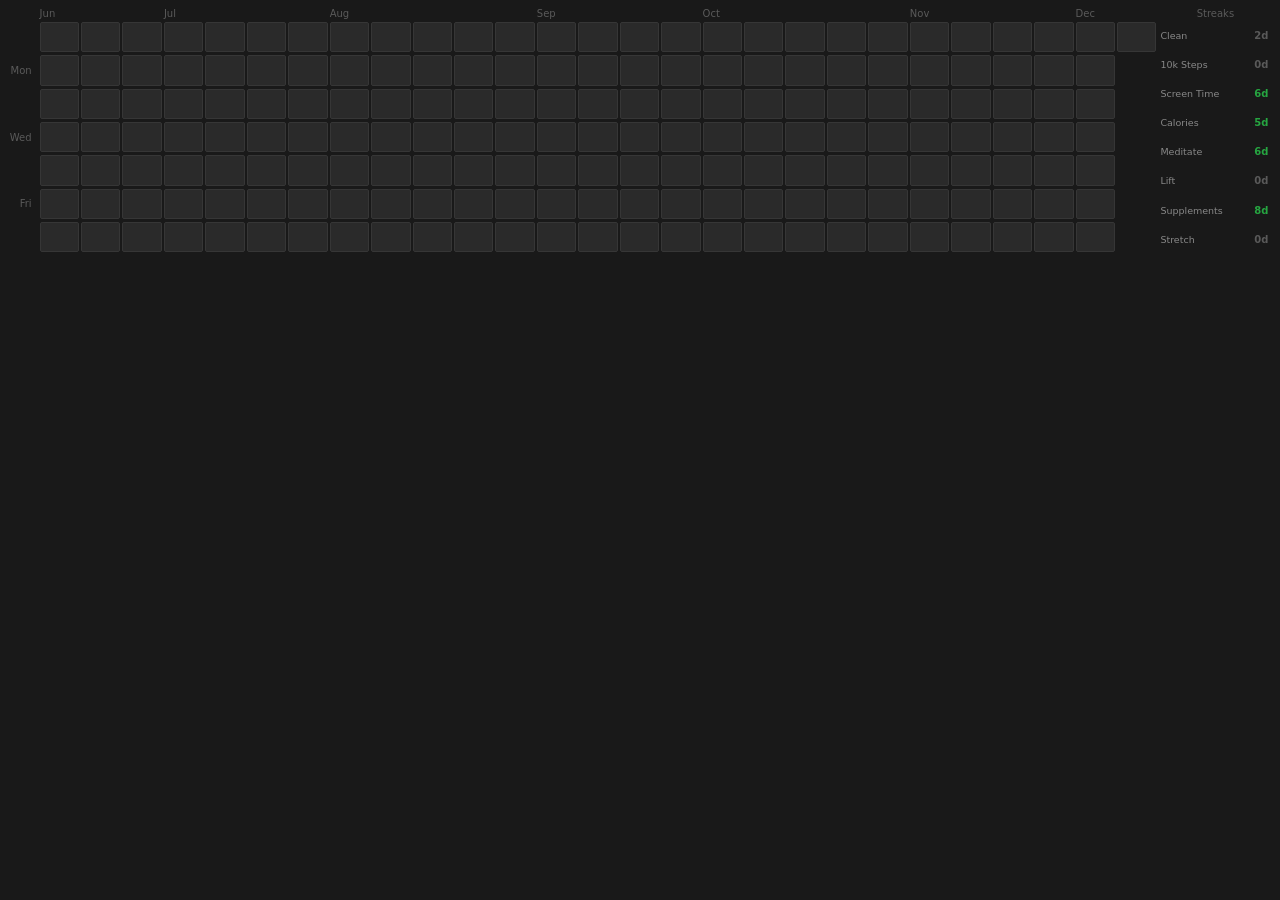
==== commit 66d4a593: "restore: habits.json + daily workflow + streak panel UI" ====
--- a/index.html
+++ b/index.html
@@ -24,11 +24,12 @@
       width: 100%;
     }
 
-    /* Month label row */
+    /* Top row: spacer + months + streaks header */
     .top-row {
       display: flex;
       gap: 4px;
       margin-bottom: 3px;
+      align-items: flex-end;
     }
     .day-label-spacer { width: 26px; flex-shrink: 0; }
     .month-row {
@@ -44,6 +45,14 @@
       overflow: visible;
       user-select: none;
     }
+    .streak-header {
+      width: 110px;
+      flex-shrink: 0;
+      font-size: 10px;
+      color: #5a5a5a;
+      text-align: center;
+      user-select: none;
+    }
 
     /* Grid row */
     .grid-row {
@@ -70,7 +79,7 @@
       user-select: none;
     }
 
-    /* Grid */
+    /* Heatmap grid */
     .heatmap-grid {
       display: flex;
       gap: 2px;
@@ -99,6 +108,35 @@
     .c3 { background: #26a641; }
     .c4 { background: #39d353; }
     .no-entry { background: transparent; cursor: default; }
+
+    /* Streak column */
+    .streak-col {
+      width: 110px;
+      flex-shrink: 0;
+      display: flex;
+      flex-direction: column;
+    }
+    .streak-row {
+      display: flex;
+      align-items: center;
+      justify-content: space-between;
+      padding: 0 2px 0 0;
+    }
+    .streak-name {
+      font-size: 9.5px;
+      color: #888;
+      white-space: nowrap;
+      overflow: hidden;
+      text-overflow: ellipsis;
+    }
+    .streak-val {
+      font-size: 10px;
+      font-weight: 600;
+      flex-shrink: 0;
+    }
+    .streak-val.hot  { color: #39d353; }
+    .streak-val.warm { color: #26a641; }
+    .streak-val.cold { color: #5a5a5a; }
 
     /* Tooltip */
     .tooltip {
@@ -125,6 +163,7 @@
   <div class="top-row">
     <div class="day-label-spacer"></div>
     <div class="month-row" id="monthRow"></div>
+    <div class="streak-header">Streaks</div>
   </div>
   <div class="grid-row">
     <div class="day-labels" id="dayLabels">
@@ -137,14 +176,21 @@
       <div class="day-label"></div>
     </div>
     <div class="heatmap-grid" id="heatmapGrid"></div>
+    <div class="streak-col" id="streakCol"></div>
   </div>
 </div>
 
 <div class="tooltip" id="tooltip"></div>
 
 <script>
-let pctData      = {};
-let totalHabits  = 8;
+let pctData     = {};
+let streakData  = {};
+let totalHabits = 8;
+
+const HABIT_ORDER = [
+  "Clean", "10k Steps", "Screen Time", "Calories",
+  "Meditate", "Lift", "Supplements", "Stretch"
+];
 
 function scoreLevel(pct) {
   if (pct <= 0)  return 1;
@@ -161,9 +207,41 @@
 }
 
 function fmtDate(dateStr) {
-  // "2026-04-15" → "Wed, Apr 15, 2026"
   const d = new Date(dateStr + "T12:00:00");
   return d.toLocaleDateString("en-US", { weekday:"short", month:"short", day:"numeric", year:"numeric" });
+}
+
+function streakClass(n) {
+  if (n >= 14) return "hot";
+  if (n >= 5)  return "warm";
+  return "cold";
+}
+
+function buildStreakCol(cellH) {
+  const col = document.getElementById("streakCol");
+  col.innerHTML = "";
+  const totalH = cellH * 7 + 3 * 6;
+  const rowH   = (totalH - 3 * 7) / 8;
+
+  HABIT_ORDER.forEach((name, i) => {
+    const n   = streakData[name] ?? 0;
+    const row = document.createElement("div");
+    row.className = "streak-row";
+    row.style.height = rowH + "px";
+    if (i < HABIT_ORDER.length - 1) row.style.marginBottom = "3px";
+
+    const nameEl = document.createElement("span");
+    nameEl.className = "streak-name";
+    nameEl.textContent = name;
+
+    const valEl = document.createElement("span");
+    valEl.className = `streak-val ${streakClass(n)}`;
+    valEl.textContent = n + "d";
+
+    row.appendChild(nameEl);
+    row.appendChild(valEl);
+    col.appendChild(row);
+  });
 }
 
 function buildGrid() {
@@ -173,7 +251,7 @@
 
   const startDate = new Date(today);
   startDate.setDate(startDate.getDate() - NUM_WEEKS * 7);
-  startDate.setDate(startDate.getDate() - startDate.getDay()); // align Sunday
+  startDate.setDate(startDate.getDate() - startDate.getDay());
 
   const gridEl  = document.getElementById("heatmapGrid");
   const monthEl = document.getElementById("monthRow");
@@ -248,6 +326,7 @@
     if (!cell) return;
     const h = cell.getBoundingClientRect().height;
     document.querySelectorAll(".day-label").forEach(el => el.style.height = h + "px");
+    buildStreakCol(h);
   }));
 }
 
@@ -257,6 +336,7 @@
     if (!r.ok) throw new Error("no json");
     const j = await r.json();
     pctData     = j.habits      || {};
+    streakData  = j.streaks     || {};
     totalHabits = j.totalHabits || 8;
   } catch {
     console.warn("habits.json unavailable — rendering empty grid");
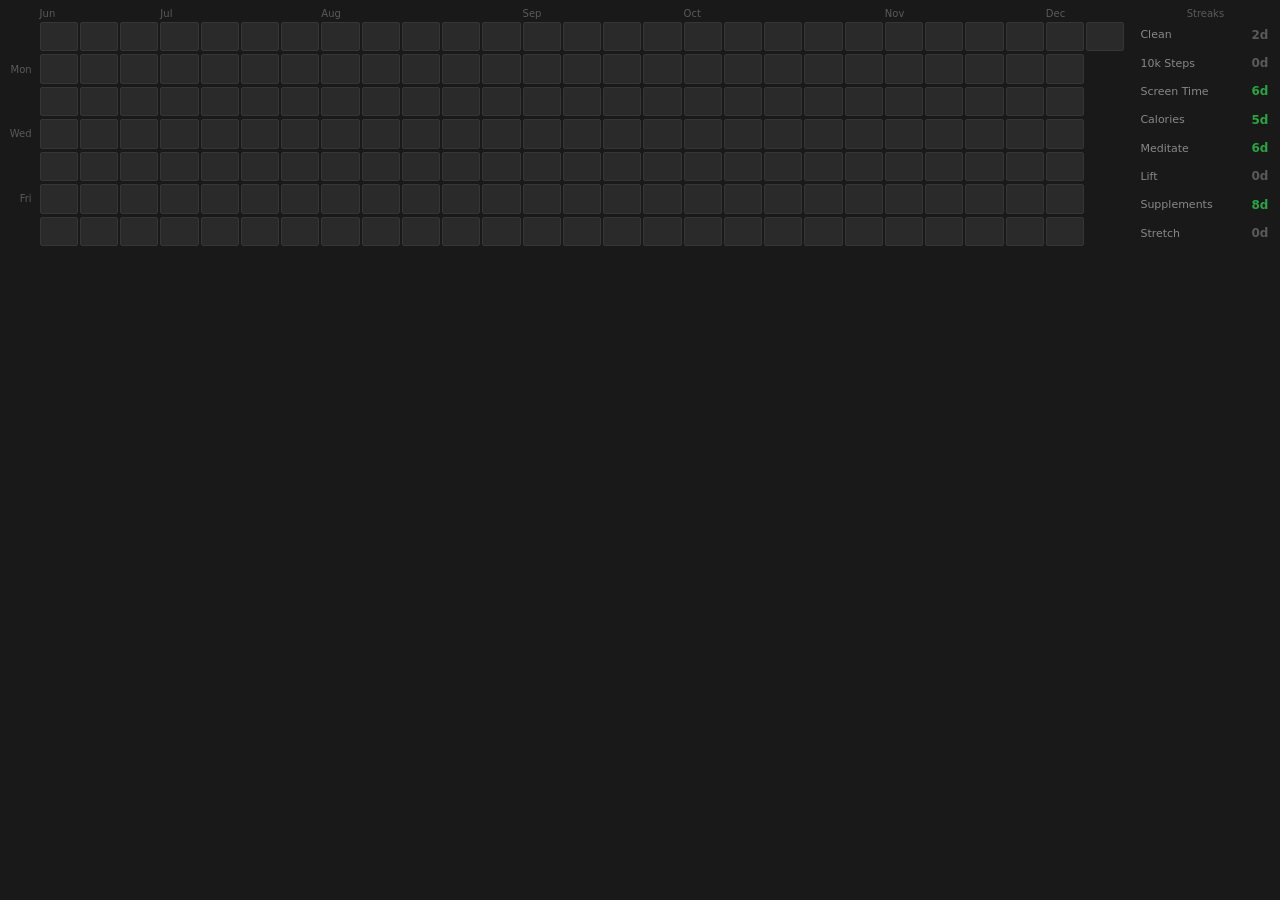
==== commit 3532d30f: "ui: streak panel gap + bigger text; data: add Apr 30" ====
--- a/index.html
+++ b/index.html
@@ -46,12 +46,13 @@
       user-select: none;
     }
     .streak-header {
-      width: 110px;
+      width: 130px;
       flex-shrink: 0;
       font-size: 10px;
       color: #5a5a5a;
       text-align: center;
       user-select: none;
+      margin-left: 12px;
     }
 
     /* Grid row */
@@ -111,10 +112,11 @@
 
     /* Streak column */
     .streak-col {
-      width: 110px;
+      width: 130px;
       flex-shrink: 0;
       display: flex;
       flex-direction: column;
+      margin-left: 12px;
     }
     .streak-row {
       display: flex;
@@ -123,14 +125,14 @@
       padding: 0 2px 0 0;
     }
     .streak-name {
-      font-size: 9.5px;
+      font-size: 11px;
       color: #888;
       white-space: nowrap;
       overflow: hidden;
       text-overflow: ellipsis;
     }
     .streak-val {
-      font-size: 10px;
+      font-size: 12px;
       font-weight: 600;
       flex-shrink: 0;
     }
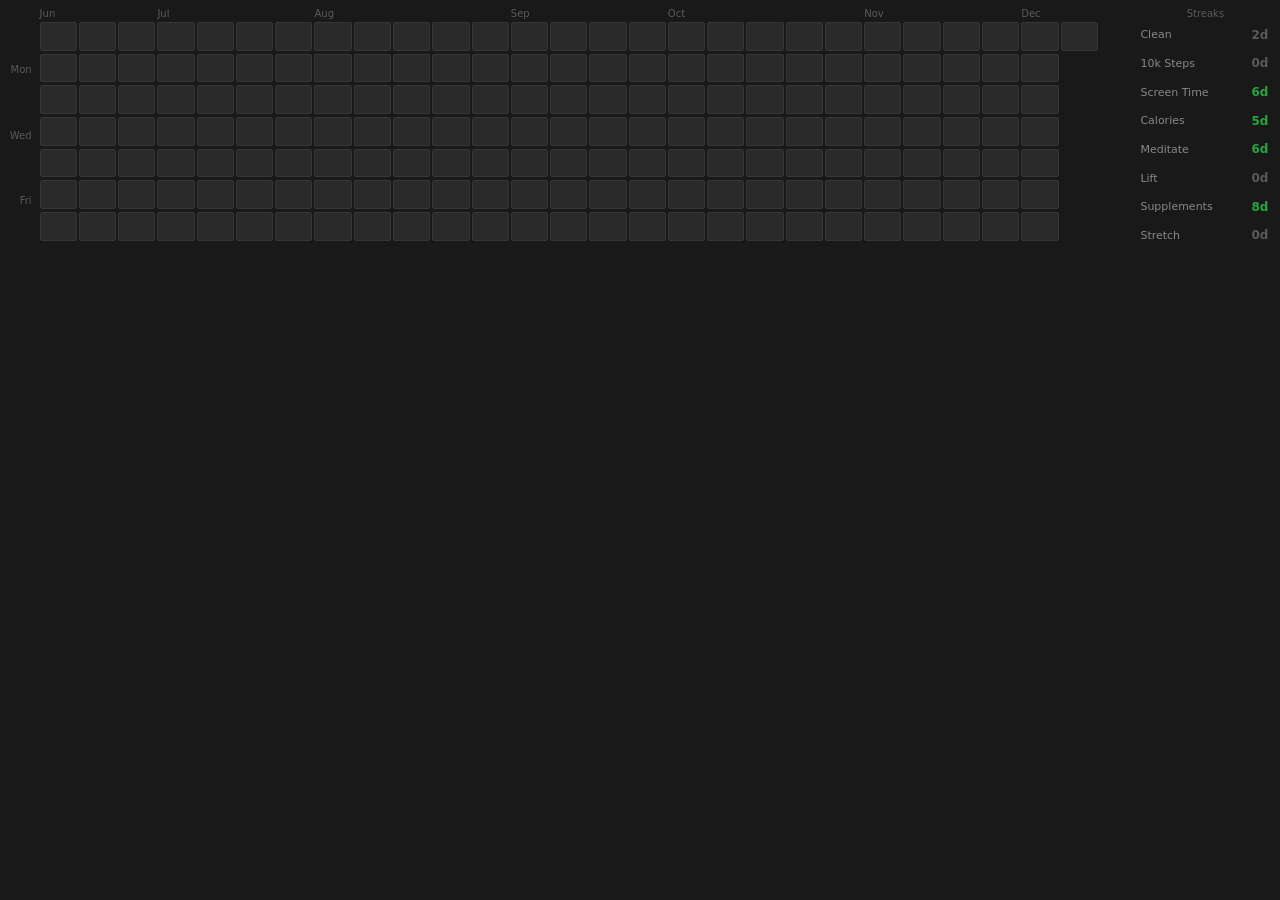
==== commit c91fa91b: "fix: Apr29=5/8 Apr30=7/8; gap=cell-width dynamic" ====
--- a/index.html
+++ b/index.html
@@ -52,7 +52,6 @@
       color: #5a5a5a;
       text-align: center;
       user-select: none;
-      margin-left: 12px;
     }
 
     /* Grid row */
@@ -116,7 +115,6 @@
       flex-shrink: 0;
       display: flex;
       flex-direction: column;
-      margin-left: 12px;
     }
     .streak-row {
       display: flex;
@@ -219,9 +217,13 @@
   return "cold";
 }
 
-function buildStreakCol(cellH) {
+function buildStreakCol(cellH, cellW) {
   const col = document.getElementById("streakCol");
   col.innerHTML = "";
+  // Gap = one cell width on both the header and the column
+  col.style.marginLeft = cellW + "px";
+  const header = document.querySelector(".streak-header");
+  if (header) header.style.marginLeft = cellW + "px";
   const totalH = cellH * 7 + 3 * 6;
   const rowH   = (totalH - 3 * 7) / 8;
 
@@ -326,9 +328,11 @@
   requestAnimationFrame(() => requestAnimationFrame(() => {
     const cell = document.querySelector(".day-cell");
     if (!cell) return;
-    const h = cell.getBoundingClientRect().height;
+    const rect = cell.getBoundingClientRect();
+    const h = rect.height;
+    const w = rect.width;
     document.querySelectorAll(".day-label").forEach(el => el.style.height = h + "px");
-    buildStreakCol(h);
+    buildStreakCol(h, w);
   }));
 }
 
